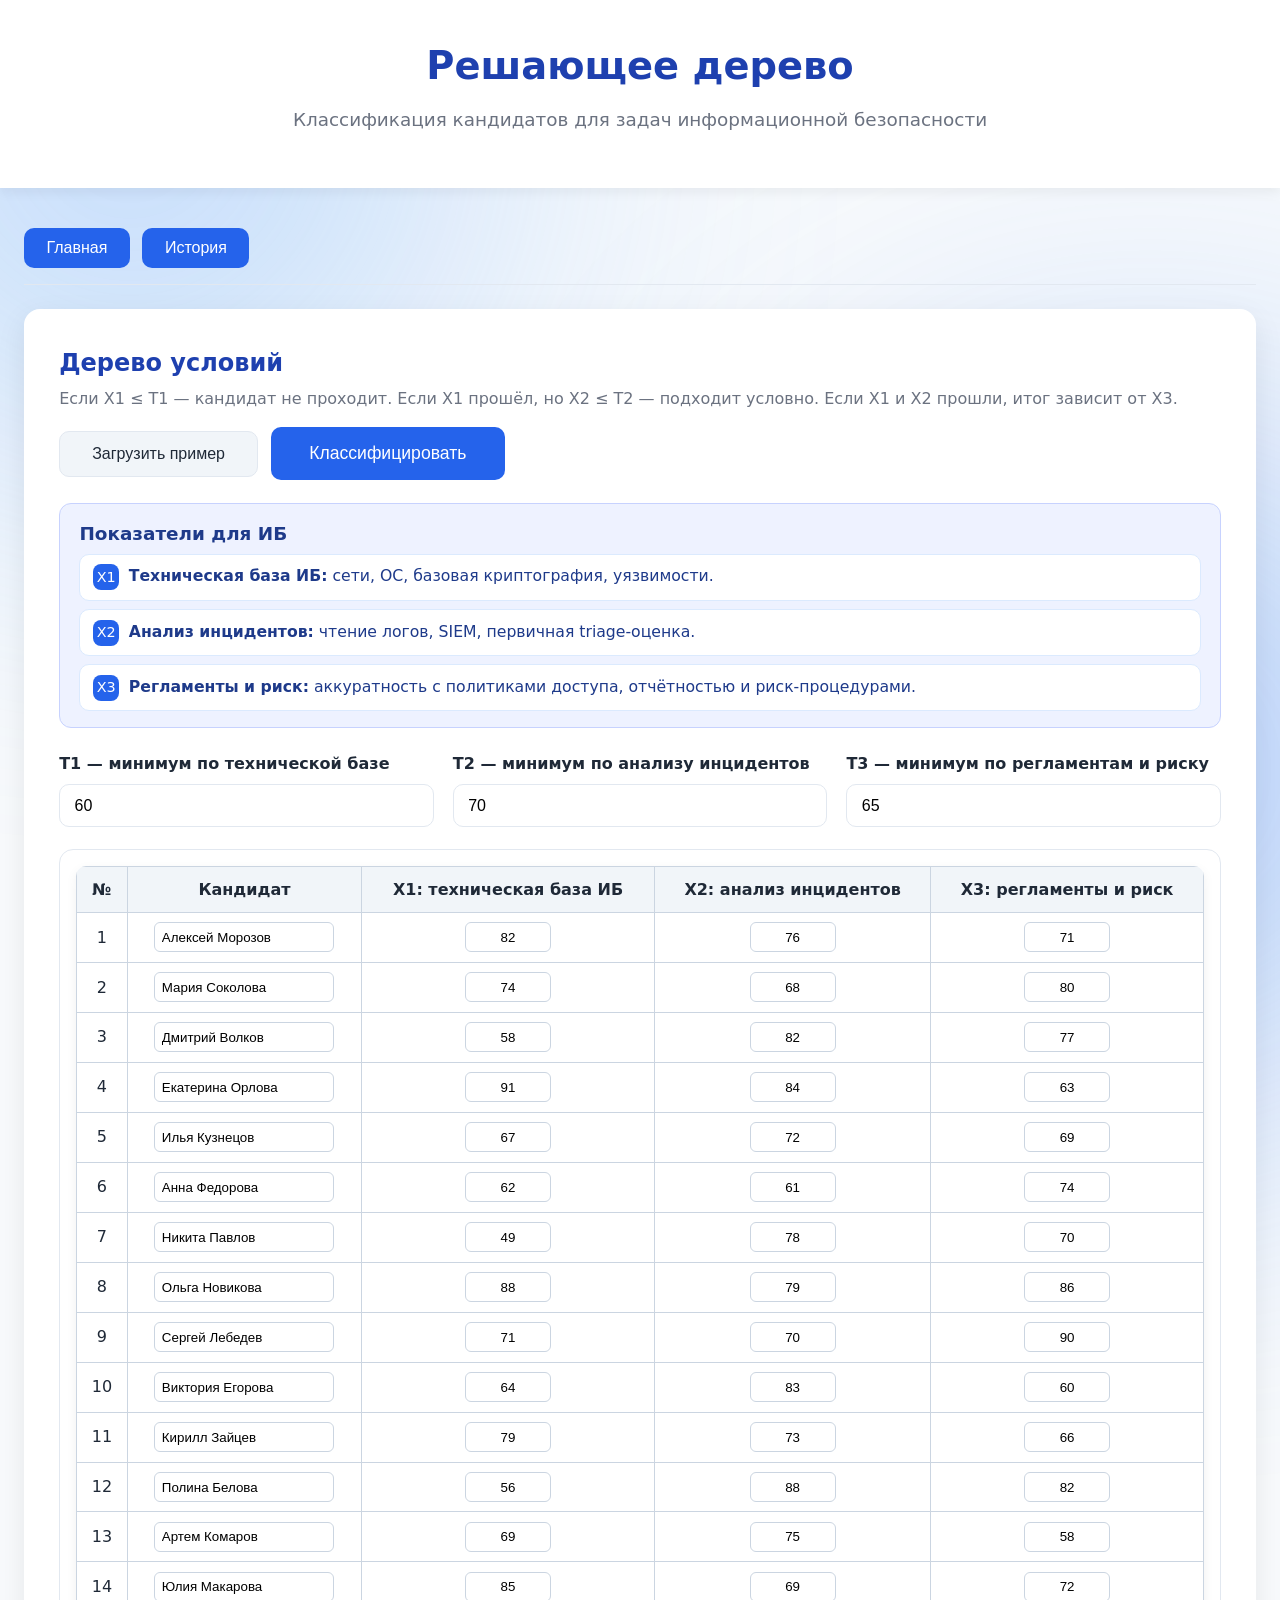
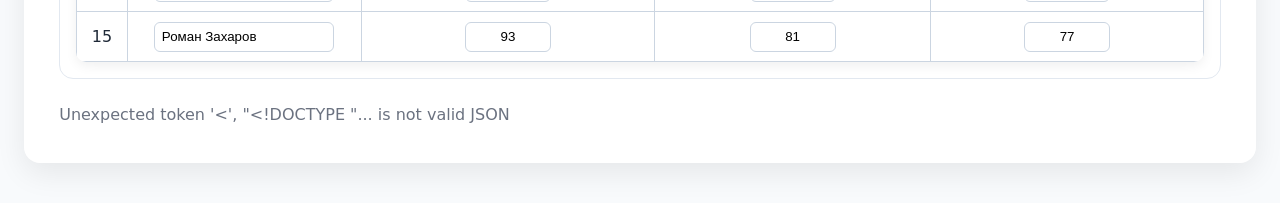
==== frontend/decision_tree.html @ c7ec7639 "Add fuzzy and decision-tree algorithms and UI Introduce two new algorithm modules (app/algorithms/fu" ====
<!DOCTYPE html>
<html lang="ru">
<head>
  <meta charset="UTF-8">
  <meta name="viewport" content="width=device-width, initial-scale=1.0">
  <title>ТПР — Решающее дерево</title>
  <link rel="stylesheet" href="css/main.css">
  <link rel="stylesheet" href="css/input.css">
  <link rel="stylesheet" href="css/game.css">
  <link rel="stylesheet" href="css/decision_tree.css">
  <link rel="stylesheet" href="css/style.css">
  <script src="js/common.js"></script>
  <script src="js/decision_tree.js" defer></script>
</head>
<body>
  <header>
    <h1>Решающее дерево</h1>
    <p class="subtitle">Классификация кандидатов для задач информационной безопасности</p>
  </header>

  <main>
    <div class="page-nav">
      <button onclick="goHome()" class="nav-btn">Главная</button>
      <button onclick="goHistory()" class="nav-btn">История</button>
    </div>

    <section class="form-inner game-card">
      <div class="game-header">
        <div>
          <h2>Дерево условий</h2>
          <p class="muted">Если X1 ≤ T1 — кандидат не проходит. Если X1 прошёл, но X2 ≤ T2 — подходит условно. Если X1 и X2 прошли, итог зависит от X3.</p>
        </div>
        <div class="game-actions">
          <button id="tree-example" class="secondary-btn">Загрузить пример</button>
          <button id="tree-submit" class="primary-btn">Классифицировать</button>
        </div>
      </div>

      <div class="description-box">
        <h3>Показатели для ИБ</h3>
        <ul class="task-list">
          <li><span class="icon">X1</span><span><strong>Техническая база ИБ:</strong> сети, ОС, базовая криптография, уязвимости.</span></li>
          <li><span class="icon">X2</span><span><strong>Анализ инцидентов:</strong> чтение логов, SIEM, первичная triage-оценка.</span></li>
          <li><span class="icon">X3</span><span><strong>Регламенты и риск:</strong> аккуратность с политиками доступа, отчётностью и риск-процедурами.</span></li>
        </ul>
      </div>

      <div class="grid three-cols">
        <div class="field">
          <label>T1 — минимум по технической базе</label>
          <input id="t1" type="number" min="0" max="100" value="60">
        </div>
        <div class="field">
          <label>T2 — минимум по анализу инцидентов</label>
          <input id="t2" type="number" min="0" max="100" value="70">
        </div>
        <div class="field">
          <label>T3 — минимум по регламентам и риску</label>
          <input id="t3" type="number" min="0" max="100" value="65">
        </div>
      </div>

      <div class="table-wrap" id="tree-input-table"></div>

      <div class="footer-actions">
        <span id="tree-status" class="status"></span>
      </div>

      <div id="tree-results" class="result-block" hidden>
        <div class="summary-grid" id="tree-summary"></div>
        <h3>Итоговая классификация</h3>
        <div class="table-wrap" id="tree-result-table"></div>
        <h3>Пошаговый вывод</h3>
        <div id="tree-steps" class="tree-steps"></div>
      </div>
    </section>
  </main>
</body>
</html>
---- frontend/css/main.css ----
@import url('https://fonts.googleapis.com/css2?family=Inter:wght@400;500;600;700&display=swap');
/* ===== Цветовая схема сайта ===== */
:root {
    --color-bg:          #f8fafc;
    --color-primary:     #2563eb;
    --color-primary-dark:#1d4ed8;
    --color-primary-darker:#1e40af;
    --color-secondary:   #10b981;
    --color-text:        #1f2937;
    --color-text-light:  #6b7280;
    --color-card:        #ffffff;
    --color-border:      #e2e8f0;
    --color-neutral:     #f1f5f9;
    --color-neutral-dark:#cbd5e1;
    --shadow-sm:         0 4px 12px rgba(0,0,0,0.06);
    --shadow-md:         0 10px 30px rgba(0,0,0,0.08);
}

* {
    box-sizing: border-box;
}

body {
    margin: 0;
    font-family: 'Inter', system-ui, -apple-system, sans-serif; /* было Roboto */
    background: var(--color-bg);
    color: var(--color-text);
    line-height: 1.6;
    position: relative;
    overflow-x: hidden;
}

/* мягкие фоновые шейпы */
body::before,
body::after {
    content: "";
    position: fixed;
    width: 700px;
    height: 700px;
    border-radius: 50%;
    z-index: -1;
    filter: blur(160px);
    opacity: 0.35;
}

body::before {
    background: #60a5fa;
    top: -220px;
    left: -220px;
}

body::after {
    background: #3b82f6;
    bottom: -220px;
    right: -220px;
}

header {
    text-align: center;
    padding: 2.2rem 1rem;
    background: var(--color-card);
    box-shadow: var(--shadow-sm);
}

h1 {
    margin: 0;
    font-size: 2.4rem;
    font-weight: 700;
    color: var(--color-primary-darker);
}

.subtitle {
    color: var(--color-text-light);
    font-size: 1.15rem;
    margin-top: 0.5rem;
}

main {
    max-width: 1400px;
    margin: 2.5rem auto;
    padding: 0 1.5rem;
}

footer {
    text-align: center;
    padding: 2rem 1rem;
    color: var(--color-text-light);
    font-size: 0.95rem;
    border-top: 1px solid var(--color-border);
}

footer #mode-display {
    cursor: pointer;
    padding: 0.2rem 0.6rem;
    border-radius: 6px;
    background: var(--color-neutral);
    transition: background 0.2s;
}

footer #mode-display:hover {
    background: var(--color-primary);
    color: white;
}

.mode-hint {
    font-size: 0.8rem;
    color: var(--color-text-light);
}

/* Навигация в шапке */
.header-nav {
    display: flex;
    justify-content: center;
    gap: 0.8rem;
    margin-top: 1rem;
}

/* Карточки методов */
/* Карточки методов — обновлённый вариант */
.methods-grid {
    display: grid;
    grid-template-columns: repeat(auto-fit, minmax(340px, 1fr));
    gap: 1.8rem;
    justify-content: center;
    max-width: 1100px;
    margin: 0 auto;
}

/* Специально для 4 карточек — делаем последнюю по центру */
.methods-grid:has(.method-card:nth-child(4):last-child) .method-card:nth-child(4) {
    grid-column: 1 / -1;           /* растягиваем на всю ширину */
    justify-self: center;          /* центрируем карточку */
    max-width: 340px;              /* возвращаем нормальную ширину карточки */
}

.method-card {
    background: var(--color-card);
    border-radius: 16px;
    padding: 2rem 1.6rem;
    box-shadow: var(--shadow-md);
    transition: all 0.25s ease;
    cursor: pointer;
    text-align: center;
}

.method-card:hover {
    transform: translateY(-6px);
    box-shadow: 0 20px 40px rgba(37,99,235,0.14);
}

.method-card h3 {
    margin: 0 0 0.6rem;
    color: var(--color-primary-darker);
    font-size: 1.4rem;
}

/* Общие элементы */
.loading {
    text-align: center;
    padding: 3rem 1rem;
    color: var(--color-text-light);
    font-size: 1.15rem;
}

.error {
    background: #fee2e2;
    color: #b91c1c;
    padding: 1.2rem;
    border-radius: 12px;
    margin: 1.5rem 0;
    text-align: center;
}

/* Навигация по страницам */
.page-nav {
    display: flex;
    justify-content: flex-start;
    align-items: center;
    gap: 0.8rem;
    max-width: 1400px;
    margin: 0 auto 1.5rem auto;
    padding-bottom: 1rem;
    border-bottom: 1px solid var(--color-border);
}

.nav-btn {
    background: var(--color-primary);
    color: white;
    border: none;
    padding: 0.7rem 1.4rem;
    border-radius: 8px;
    font-size: 1rem;
    font-weight: 500;
    cursor: pointer;
    transition: all 0.2s ease;
}

.nav-btn:hover {
    background: var(--color-primary-dark);
    transform: translateY(-1px);
}

.nav-btn:active {
    transform: translateY(0);
}

/* ===== Стили для блока задач (задача-ориентированный подход) ===== */
.task-selector {
    margin-bottom: 3.5rem;
}

.task-title {
    text-align: center;
    color: var(--color-primary-darker); /* используем ваш основной темный цвет */
    margin-bottom: 2rem;
    font-size: 1.8rem;
    font-weight: 700;
}

.task-grid {
    display: grid;
    grid-template-columns: repeat(auto-fit, minmax(300px, 1fr));
    gap: 1.8rem;
    max-width: 1100px;
    margin: 0 auto;
}

/* Стилизуем карточки задач под ваш стиль .method-card */
.task-card {
    background: var(--color-card);
    border-radius: 20px; /* чуть более скругленные, чтобы выделить */
    padding: 2.2rem 1.8rem;
    box-shadow: var(--shadow-md);
    transition: all 0.25s ease;
    cursor: pointer;
    text-align: center;
    border: 2px solid transparent; /* резерв под подсветку */
}

.task-card:hover {
    transform: translateY(-6px);
    box-shadow: 0 20px 40px rgba(37, 99, 235, 0.12);
    border-color: var(--color-primary); /* подсветка вашим синим */
}

.task-icon {
    font-size: 2.8rem;
    margin-bottom: 1.2rem;
    display: block;
}

.task-card h3 {
    margin: 0 0 0.8rem;
    color: var(--color-primary-darker);
    font-size: 1.3rem;
    font-weight: 600;
}

.task-card p {
    color: var(--color-text-light);
    font-size: 1rem;
    margin: 0;
    line-height: 1.5;
}

/* Разделитель в стиле вашего footer */
.separator {
    display: flex;
    align-items: center;
    text-align: center;
    margin: 4rem 0;
    color: var(--color-text-light);
    font-size: 0.95rem;
}

.separator::before,
.separator::after {
    content: '';
    flex: 1;
    border-bottom: 1px solid var(--color-border);
}

.separator span {
    padding: 0 1.5rem;
}

/* Эффект подсветки для методов */
.method-highlight {
    border: 2px solid var(--color-primary) !important;
    box-shadow: 0 0 20px rgba(37, 99, 235, 0.2) !important;
    transform: scale(1.03);
}

/* Добавьте в main.css */
.task-wizard-card {
    background: var(--color-card);
    padding: 2.5rem;
    border-radius: 16px;
    box-shadow: var(--shadow-md);
    max-width: 800px;
    margin: 0 auto 3rem;
}

.wizard-step {
    margin-bottom: 2rem;
}

.wizard-input {
    width: 100%;
    padding: 1rem;
    border: 1px solid var(--color-border);
    border-radius: 8px;
    margin-top: 0.5rem;
    font-family: inherit;
    resize: vertical;
}

.check-grid {
    display: grid;
    grid-template-columns: 1fr 1fr;
    gap: 1rem;
    margin-top: 1rem;
}

.check-item {
    display: flex;
    align-items: center;
    gap: 0.8rem;
    padding: 0.8rem;
    background: var(--color-neutral);
    border-radius: 8px;
    cursor: pointer;
    transition: 0.2s;
}

.check-item:hover {
    background: var(--color-neutral-dark);
}

.check-item input {
    width: 18px;
    height: 18px;
}

/* Состояние обычного чекбокса */
.check-item {
    display: flex;
    align-items: center;
    gap: 0.8rem;
    padding: 1rem;
    background: var(--color-card);
    border: 2px solid var(--color-border);
    border-radius: 12px;
    cursor: pointer;
    transition: all 0.2s ease;
    user-select: none; /* чтобы текст не выделялся случайно */
}

/* Эффект при наведении на активный пункт */
.check-item:hover:not(.disabled) {
    border-color: var(--color-primary);
    background: var(--color-neutral);
    transform: translateY(-2px);
}

/* !!! СТИЛИ ДЛЯ ЗАБЛОКИРОВАННОГО СОСТОЯНИЯ !!! */
.check-item.disabled {
    opacity: 0.5;                /* делаем полупрозрачным */
    background: #f1f5f9;         /* более тусклый фон */
    border-color: #e2e8f0;       /* бледная граница */
    cursor: not-allowed;         /* курсор "запрещено" */
    filter: grayscale(1);        /* убираем насыщенность цветов */
}

.check-item.disabled span {
    color: var(--color-text-light);
    text-decoration: line-through; /* перечеркиваем текст для ясности */
}

/* Стилизация самого квадратика чекбокса при блокировке */
.check-item input:disabled {
    cursor: not-allowed;
    accent-color: var(--color-neutral-dark);
}
---- frontend/css/input.css ----
.form-inner {
    background: var(--color-card);
    border-radius: 16px;
    padding: 2.2rem;
    box-shadow: var(--shadow-md);
    max-width: 100%;
}

.data-table {
    width: 100%;
    max-width: 100%;
    border-collapse: collapse;
    margin: 1.5rem 0 2.5rem;
}

.data-table th,
.data-table td {
    border: 1px solid var(--color-border);
    padding: 0.9rem 1.2rem;
    text-align: center;
    vertical-align: middle;
}

.data-table th {
    background: var(--color-neutral);
    font-weight: 600;
    font-size: 1.05rem;
}

.data-table input {
    width: 100%;
    padding: 0.7rem;
    border: 1px solid var(--color-neutral-dark);
    border-radius: 8px;
    font-size: 1.05rem;
}

.primary-btn {
    background: var(--color-primary);
    color: white;
    border: none;
    padding: 1rem 2.4rem;
    border-radius: 10px;
    font-size: 1.1rem;
    font-weight: 500;
    cursor: pointer;
    transition: all 0.2s ease;
}

.primary-btn:hover {
    background: var(--color-primary-dark);
    transform: translateY(-2px);
}

.primary-btn:active {
    transform: translateY(0);
}

/* ────────────────────────────────────────────────
   Центрированный блок настроек (количество критериев/альтернатив)
───────────────────────────────────────────────── */

.setup-centered {
    display: flex;
    flex-direction: column;
    align-items: center;
    gap: 1.2rem;
}

.setup-row {
    display: flex;
    align-items: center;
    justify-content: center;
    flex-wrap: wrap;
    gap: 0.5rem 0.8rem;
}

.setup-buttons {
    display: flex;
    flex-direction: column;
    align-items: center;
    gap: 0.7rem;
}

.secondary-btn {
    background: var(--color-neutral);
    color: var(--color-text);
    border: 1px solid var(--color-border);
    padding: 0.8rem 2rem;
    border-radius: 10px;
    font-size: 1rem;
    font-weight: 500;
    cursor: pointer;
    transition: all 0.2s ease;
}

.secondary-btn:hover {
    background: var(--color-neutral-dark);
    transform: translateY(-1px);
}

.secondary-btn:active {
    transform: translateY(0);
}

/* FAQ toggle icon and modal */
.method-header {
    display: flex;
    align-items: center;
    justify-content: space-between;
    gap: 0.75rem;
    margin-bottom: 0.75rem;
}

.method-header h3 {
    margin: 0;
}

.faq-toggle {
    width: 34px;
    height: 34px;
    border-radius: 8px;
    border: 1px solid #cbd5e1;
    background: linear-gradient(145deg, #ffffff, #e2e8f0);
    color: #1e3a8a;
    font-weight: 700;
    font-size: 1.05rem;
    cursor: pointer;
    display: inline-flex;
    align-items: center;
    justify-content: center;
    box-shadow: 0 6px 14px rgba(30, 64, 175, 0.15);
    transition: transform 0.2s ease, box-shadow 0.2s ease, border-color 0.2s ease;
}

.faq-toggle:hover {
    border-color: #93c5fd;
    box-shadow: 0 8px 18px rgba(30, 64, 175, 0.22);
    transform: translateY(-2px);
}

.faq-toggle:active {
    transform: translateY(0);
    box-shadow: 0 4px 10px rgba(30, 64, 175, 0.18);
}

.faq-modal[hidden] {
    display: none;
}

.faq-modal {
    position: fixed;
    inset: 0;
    z-index: 1100;
    display: flex;
    align-items: center;
    justify-content: center;
}

.faq-modal-backdrop {
    position: absolute;
    inset: 0;
    background: rgba(15, 23, 42, 0.55);
}

.faq-modal-dialog {
    position: relative;
    z-index: 1;
    width: min(680px, 92vw);
    max-height: 80vh;
    overflow: auto;
    background: #ffffff;
    border-radius: 14px;
    padding: 1.4rem 1.6rem 1.6rem;
    box-shadow: 0 24px 60px rgba(15, 23, 42, 0.25);
}

.faq-modal-header {
    display: flex;
    align-items: center;
    justify-content: space-between;
    gap: 1rem;
    margin-bottom: 0.75rem;
}

.faq-modal-header h4 {
    margin: 0;
    color: var(--color-primary-darker);
}

.faq-modal-close {
    border: none;
    background: #f1f5f9;
    color: #334155;
    width: 32px;
    height: 32px;
    border-radius: 8px;
    font-size: 1.2rem;
    cursor: pointer;
    display: inline-flex;
    align-items: center;
    justify-content: center;
    transition: background 0.2s ease, color 0.2s ease;
}

.faq-modal-close:hover {
    background: #e2e8f0;
    color: #1e293b;
}

.faq-placeholder {
    border: 1px dashed #cbd5e1;
    border-radius: 10px;
    padding: 0.75rem 0.9rem;
    color: #64748b;
    background: #f8fafc;
    margin: 0.2rem 0 1rem;
}

.faq-list {
    margin: 0;
    padding-left: 1.2rem;
    color: var(--color-text);
    line-height: 1.55;
}

.faq-list li {
    margin-bottom: 0.6rem;
}

.faq-list li strong {
    color: var(--color-primary-darker);
}

.ahp-matrix-table {
    border-collapse: collapse;
    margin: 0 auto;
    font-size: 0.92rem;               /* чуть меньше для плотности */
    width: auto;
    table-layout: auto;
    min-width: 0;
}

.ahp-matrix-table th,
.ahp-matrix-table td {
    border: 1px solid var(--color-border);
    padding: 0.45rem 0.65rem;        /* сильно уменьшили padding */
    text-align: center;
    min-width: 62px;                 /* ключевое: 62–65 px → 9×9 ≈ 620–680 px + заголовок */
    max-width: 130px;
}

.ahp-matrix-table th {
    background: var(--color-neutral);
    font-weight: 600;
    font-size: 0.98rem;
    white-space: nowrap;
    overflow: hidden;
    text-overflow: ellipsis;
    max-width: 140px;
}

.ahp-cell {
    width: 62px;
    min-width: 62px;
    padding: 0.35rem 0.4rem;
    text-align: center;
    border: 1px solid var(--color-neutral-dark);
    border-radius: 5px;
    background: white;
    font-size: 0.92rem;
}

.ahp-cell.diagonal {
    background: #e2e8f0;
    font-weight: bold;
    cursor: not-allowed;
    width: 62px;
}

.ahp-cell.mirrored,
.mirror {
    background: #ffdde0;
    color: #4b5563;
    font-weight: 500;
    width: 62px;
}

/* Скролл только когда действительно нужно */
.table-wrapper {
    overflow-x: auto;
    overflow-y: hidden;
    margin: 1rem auto 2.5rem auto;
    max-width: 100%;
    padding-bottom: 0.5rem;
}

/* Тонкий скроллбар */
.table-wrapper::-webkit-scrollbar {
    height: 7px;
}
.table-wrapper::-webkit-scrollbar-track {
    background: #f1f5f9;
}
.table-wrapper::-webkit-scrollbar-thumb {
    background: #9ca3af;
    border-radius: 4px;
}

/* ────────────────────────────────────────────────
   Красивые карточки для ввода названий
───────────────────────────────────────────────── */

.names-grid {
    display: grid;
    grid-template-columns: repeat(auto-fill, minmax(260px, 1fr));
    gap: 1.25rem 1.5rem;
    margin: 1rem 0 2.5rem 0;
}

.name-card {
    background: var(--color-card);
    border: 1px solid var(--color-border);
    border-radius: 10px;
    padding: 1.1rem 1.3rem;
    box-shadow: 0 2px 8px rgba(0,0,0,0.05);
    transition: all 0.18s ease;
}

.name-card:hover {
    box-shadow: 0 5px 15px rgba(37, 99, 235, 0.12);
    transform: translateY(-2px);
}

.name-card label {
    display: block;
    font-weight: 600;
    font-size: 1.05rem;
    margin-bottom: 0.65rem;
    color: var(--color-primary-darker);
}

.name-card input {
    width: 100%;
    padding: 0.7rem 0.9rem;
    border: 1px solid #cbd5e1;
    border-radius: 6px;
    font-size: 1.03rem;
    background: #ffffff;
    transition: border-color 0.2s, box-shadow 0.2s;
}

.name-card input:focus {
    outline: none;
    border-color: var(--color-primary);
    box-shadow: 0 0 0 3px rgba(37,99,235,0.12);
}

/* Адаптивность для маленьких экранов */
@media (max-width: 720px) {
    .names-grid {
        grid-template-columns: 1fr;
        gap: 1rem;
    }

    .name-card {
        padding: 1rem;
    }
}

/* Заголовки секций AHP */
#criteria-matrix-section h4,
#alt-matrices-section h4 {
    font-size: 1.35rem; /* было ~1.2rem или меньше */
    font-weight: 600;
    color: var(--color-primary-darker);
    margin: 2.5rem 0 1.3rem 0;
    line-height: 1.4;
}

#alt-matrices h5 {
    font-size: 1.25rem; /* было ~1rem */
    font-weight: 600;
    color: var(--color-primary-darker);
    margin: 2.2rem 0 1rem 0;
    line-height: 1.4;
}

/* Дополнительно — чтобы все h4, h5 были чуть крупнее */
h4 {
    font-size: 1.35rem;
    font-weight: 600;
}

h5 {
    font-size: 1.25rem;
    font-weight: 600;
}

.data-table th, .data-table td {
    padding: 0.8rem;
    text-align: center;
    border: 1px solid #e2e8f0;
}

.data-table input {
    width: 100%;
    padding: 0.5rem;
    border: none;
}

.data-table select {
    width: 100%;
    padding: 0.5rem;
}

.crit-limit:disabled {
    border: 2px solid #ef4444 !important;
    background: #ffebee !important;
    color: #991b1b;
}

input[type="number"] {
    -moz-appearance: textfield;  // Firefox
}

input[type="number"]::-webkit-inner-spin-button,
input[type="number"]::-webkit-outer-spin-button {
    -webkit-appearance: none;
    margin: 0;  // Chrome, Safari, Edge
}

/* в input.css */
h4.section-title {
    margin-top: 2.5rem;
    text-align: center; /* если нужно центрировать */
}

h5.section-title {
    margin-top: 2.5rem;
    text-align: center; /* если нужно центрировать */
}

.pair-game-table {
    border-collapse: collapse;
    margin: 1.5rem auto;
    font-size: 1.05rem;
}

.pair-game-table th,
.pair-game-table td {
    border: 1px solid var(--color-border);
    padding: 0.8rem 1rem;
    text-align: center;
}

.pair-game-table th {
    background: var(--color-neutral);
    font-weight: 600;
}

.pair-cell {
    width: 85px;
    text-align: center;
    padding: 0.6rem;
    border: 1px solid #cbd5e1;
    border-radius: 6px;
    font-size: 1.05rem;
}

.pair-cell:focus {
    border-color: var(--color-primary);
    outline: none;
    box-shadow: 0 0 0 3px rgba(37,99,235,0.15);
}

.criterion-item {
    display: flex;
    flex-direction: column;
    padding: 1rem 1.2rem;
    background: white;
    border: 1px solid var(--color-border);
    border-radius: 10px;
    cursor: pointer;
    transition: all 0.2s;
}

.criterion-item:hover {
    border-color: var(--color-primary);
    box-shadow: 0 4px 12px rgba(37,99,235,0.08);
}

.criterion-item input[type="checkbox"] {
    margin-right: 10px;
    transform: scale(1.2);
}

.criterion-item strong {
    color: var(--color-primary-darker);
    margin-bottom: 6px;
}

.fuzzy-grid {
    display: grid;
    grid-template-columns: repeat(auto-fit, minmax(220px, 1fr));
    gap: 1rem;
    margin: 1.5rem 0 2rem;
}

.fuzzy-terms {
    display: grid;
    gap: 1.2rem;
}

.fuzzy-term-card {
    border: 1px solid var(--color-border);
    border-radius: 10px;
    padding: 1rem;
    background: #ffffff;
}

.fuzzy-term-head {
    display: grid;
    grid-template-columns: repeat(auto-fit, minmax(220px, 1fr));
    gap: 1rem;
}

.fuzzy-term-card select {
    width: 100%;
    padding: 0.7rem 0.9rem;
    border: 1px solid #cbd5e1;
    border-radius: 6px;
    background: #ffffff;
    font-size: 1.03rem;
}

.fuzzy-points {
    display: grid;
    grid-template-columns: repeat(auto-fit, minmax(120px, 1fr));
    gap: 0.8rem;
    margin-top: 1rem;
}

.fuzzy-points label {
    display: flex;
    align-items: center;
    gap: 0.5rem;
    background: #f8fafc;
    border: 1px solid #e2e8f0;
    border-radius: 8px;
    padding: 0.65rem;
}

.fuzzy-points span {
    font-weight: 700;
    color: var(--color-primary-darker);
    min-width: 1.2rem;
}

.fuzzy-points input {
    width: 100%;
    border: 1px solid #cbd5e1;
    border-radius: 6px;
    padding: 0.55rem;
}
---- frontend/css/game.css ----
/* game.css — стили для страниц теории игр */

.game-card {
    display: flex;
    flex-direction: column;
    gap: 1.4rem;
}

.game-header {
    display: flex;
    justify-content: space-between;
    align-items: flex-start;
    gap: 1rem;
    flex-wrap: wrap;
}

.game-header h2 {
    margin: 0 0 0.2rem;
    color: var(--color-primary-darker);
}

.muted {
    color: var(--color-text-light);
    margin: 0;
}

.game-actions {
    display: flex;
    gap: 0.8rem;
    align-items: center;
}

.grid {
    display: grid;
    gap: 1.2rem;
}

.two-cols {
    grid-template-columns: repeat(auto-fit, minmax(240px, 1fr));
}

.field label {
    display: block;
    font-weight: 600;
    margin-bottom: 0.5rem;
}

.field input,
.select-input {
    width: 100%;
    padding: 0.7rem 0.9rem;
    border-radius: 10px;
    border: 1px solid var(--color-border);
    background: #fff;
    font-size: 1rem;
}

.inline-inputs {
    display: flex;
    gap: 0.6rem;
    flex-wrap: wrap;
}

.inline-inputs input {
    width: 90px;
}

.note {
    background: var(--color-neutral);
    padding: 0.7rem 0.9rem;
    border-radius: 10px;
    color: var(--color-text-light);
    font-size: 0.95rem;
}

.description-box {
    background: #eef2ff;
    border: 1px solid #c7d2fe;
    border-radius: 12px;
    padding: 1rem 1.2rem;
    color: #1e3a8a;
    font-size: 0.98rem;
    line-height: 1.5;
}

.description-box h3 {
    margin: 0 0 0.4rem;
    font-size: 1.15rem;
}

.description-box h4 {
    margin: 0.9rem 0 0.4rem;
    font-size: 1.02rem;
}

.task-list {
    list-style: none;
    padding: 0;
    margin: 0;
    display: grid;
    gap: 0.5rem;
}

.task-list li {
    display: flex;
    align-items: flex-start;
    gap: 0.6rem;
    background: #ffffff;
    border-radius: 10px;
    padding: 0.6rem 0.8rem;
    border: 1px solid #dbeafe;
}

.task-list .icon {
    width: 26px;
    height: 26px;
    border-radius: 8px;
    background: #2563eb;
    color: #ffffff;
    display: inline-flex;
    align-items: center;
    justify-content: center;
    font-size: 0.9rem;
    flex: 0 0 auto;
}

.toolbar {
    display: flex;
    justify-content: space-between;
    align-items: center;
    flex-wrap: wrap;
    gap: 1rem;
}

.toolbar-group {
    display: flex;
    gap: 0.7rem;
    flex-wrap: wrap;
}

.checkbox {
    display: inline-flex;
    align-items: center;
    gap: 0.5rem;
    font-weight: 600;
    color: var(--color-text);
}

.table-wrap {
    overflow-x: auto;
    background: var(--color-card);
    border-radius: 14px;
    border: 1px solid var(--color-border);
    padding: 1rem;
}

.game-table {
    width: 100%;
    border-collapse: collapse;
    min-width: 520px;
}

.game-table th,
.game-table td {
    border: 1px solid var(--color-border);
    padding: 0.7rem;
    text-align: center;
}

.game-table th {
    background: var(--color-neutral);
    font-weight: 600;
}

.game-table input {
    width: 100%;
    border: 1px solid var(--color-neutral-dark);
    border-radius: 8px;
    padding: 0.5rem;
    font-size: 0.95rem;
    text-align: center;
}

.footer-actions {
    display: flex;
    align-items: center;
    gap: 1rem;
}

.status {
    color: var(--color-text-light);
    font-weight: 500;
}
---- frontend/css/decision_tree.css ----
.three-cols {
    grid-template-columns: repeat(auto-fit, minmax(250px, 1fr));
}

.result-block {
    display: grid;
    gap: 1.2rem;
    margin-top: 1rem;
}

.result-block[hidden] {
    display: none;
}

.summary-grid {
    display: grid;
    grid-template-columns: repeat(auto-fit, minmax(180px, 1fr));
    gap: 0.8rem;
}

.summary-card {
    border: 1px solid var(--color-border);
    border-radius: 8px;
    background: #ffffff;
    padding: 0.85rem 1rem;
}

.summary-card strong {
    display: block;
    color: var(--color-primary-darker);
}

.tree-table {
    width: 100%;
    border-collapse: collapse;
    min-width: 820px;
}

.tree-table th,
.tree-table td {
    border: 1px solid #cbd5e1;
    padding: 0.6rem 0.7rem;
    text-align: center;
}

.tree-table th {
    background: var(--color-neutral);
    font-weight: 700;
}

.tree-table input {
    width: 86px;
    border: 1px solid var(--color-neutral-dark);
    border-radius: 6px;
    padding: 0.4rem;
    text-align: center;
}

.tree-table .name-input {
    width: 180px;
    text-align: left;
}

.verdict {
    display: inline-flex;
    align-items: center;
    justify-content: center;
    min-width: 138px;
    border-radius: 8px;
    padding: 0.35rem 0.55rem;
    font-weight: 700;
}

.verdict.ok {
    background: #dcfce7;
    color: #166534;
}

.verdict.conditional {
    background: #fef3c7;
    color: #92400e;
}

.verdict.no {
    background: #fee2e2;
    color: #991b1b;
}

.tree-steps {
    display: grid;
    gap: 0.8rem;
}

.tree-step {
    border: 1px solid var(--color-border);
    border-radius: 8px;
    background: #ffffff;
    padding: 0.8rem 1rem;
}

.tree-step summary {
    cursor: pointer;
    font-weight: 700;
    color: var(--color-primary-darker);
}

.tree-step ol {
    margin: 0.7rem 0 0;
    padding-left: 1.4rem;
}

.tree-step li {
    margin-bottom: 0.35rem;
}
---- frontend/css/style.css ----
/* style.css — теперь содержит только очень специфические переопределения, если они нужны */

body {
    font-family: 'Roboto', system-ui, -apple-system, sans-serif;
}

/* Убираем розовые градиенты и анимации подъёма */
.form-wrapper:hover,
.report-box:hover {
    transform: none;
}

/* Кнопки унифицированы в main.css и input.css — здесь только запасной вариант */
button, .primary-btn, .nav-btn {
    border-radius: 10px;
    transition: all 0.2s ease;
}

/* Таблицы */
table {
    border-radius: 10px;
    overflow: hidden;
    box-shadow: var(--shadow-sm);
}

th {
    background: var(--color-neutral);
}

/* Убираем аниме-остатки */
#algorithm-title,
#report-title h1 {
    background: #3b82f6; /* Чуть светлее синий для контраста */
    color: #ffffff; /* Ярко-белый текст */
    padding: 1.5rem 2rem; /* Больше отступов */
    border-radius: 12px;
    margin: 2rem auto;
    max-width: 1100px;
    box-shadow: var(--shadow-sm);
    font-size: 2.1rem;
    font-weight: 700;
    text-align: center;
}
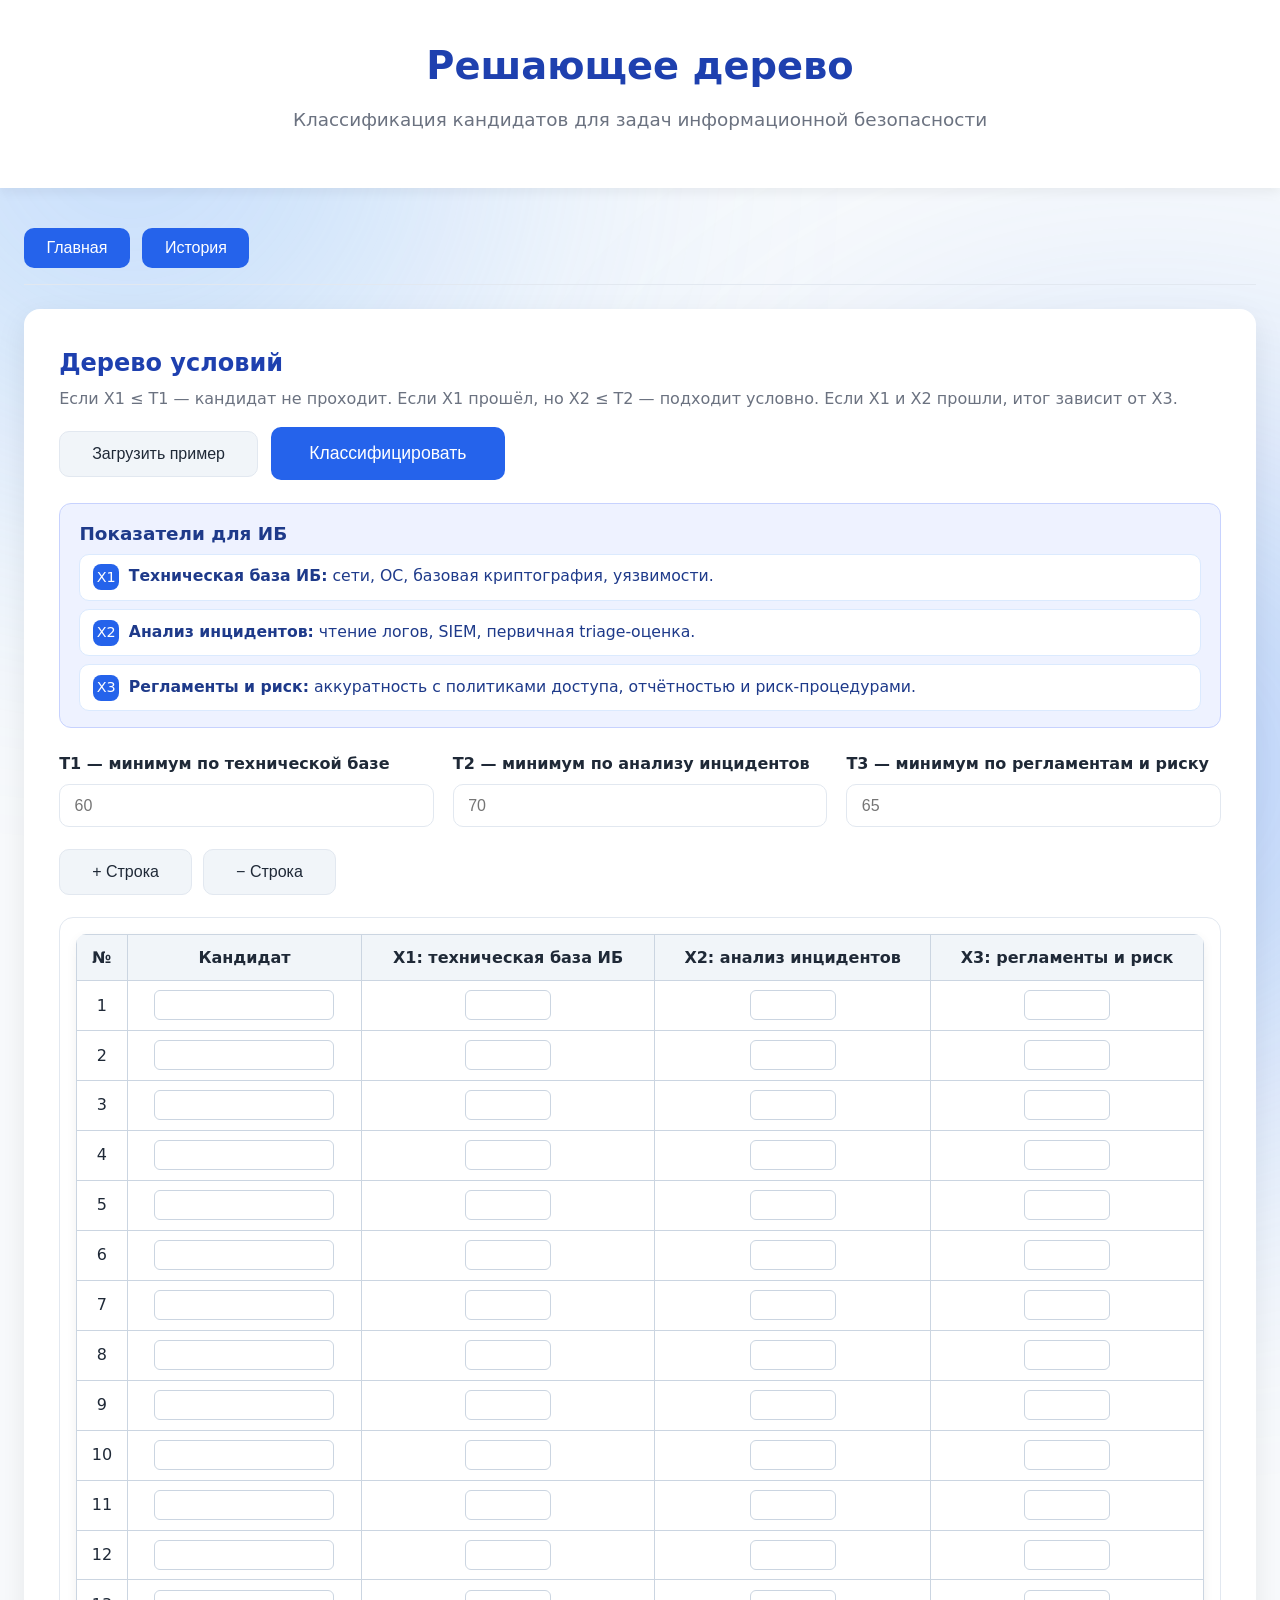
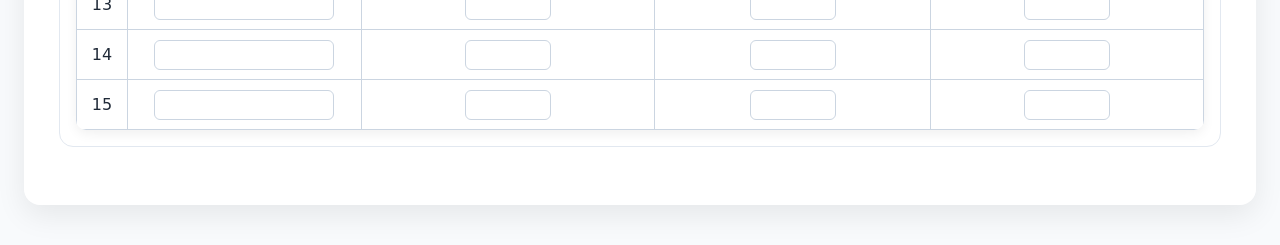
==== commit 8758c897: "Make fuzzy terms editable; add tree row controls Replace select dropdowns for fuzzy terms with text " ====
--- a/frontend/decision_tree.html
+++ b/frontend/decision_tree.html
@@ -48,15 +48,22 @@
       <div class="grid three-cols">
         <div class="field">
           <label>T1 — минимум по технической базе</label>
-          <input id="t1" type="number" min="0" max="100" value="60">
+          <input id="t1" type="number" min="0" max="100" placeholder="60">
         </div>
         <div class="field">
           <label>T2 — минимум по анализу инцидентов</label>
-          <input id="t2" type="number" min="0" max="100" value="70">
+          <input id="t2" type="number" min="0" max="100" placeholder="70">
         </div>
         <div class="field">
           <label>T3 — минимум по регламентам и риску</label>
-          <input id="t3" type="number" min="0" max="100" value="65">
+          <input id="t3" type="number" min="0" max="100" placeholder="65">
+        </div>
+      </div>
+
+      <div class="toolbar">
+        <div class="toolbar-group">
+          <button id="add-tree-row" class="secondary-btn">+ Строка</button>
+          <button id="remove-tree-row" class="secondary-btn">− Строка</button>
         </div>
       </div>
 
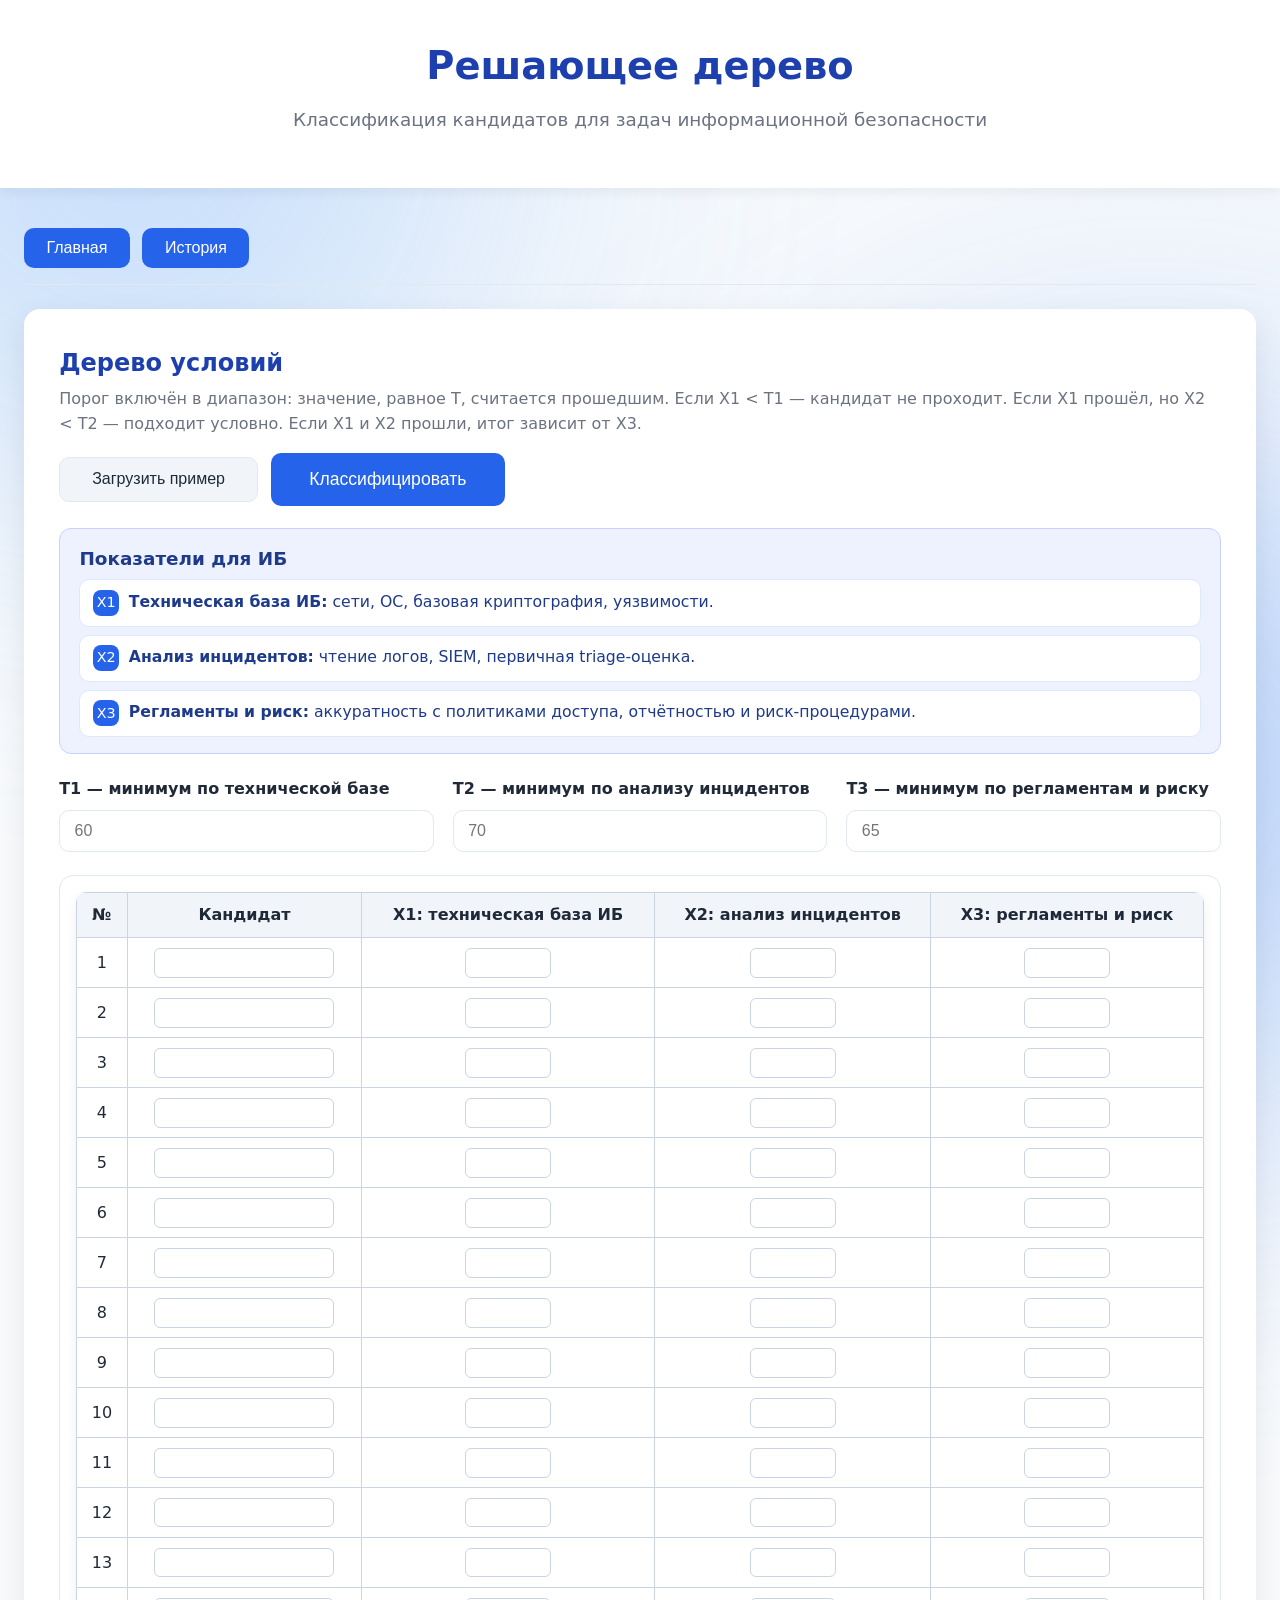
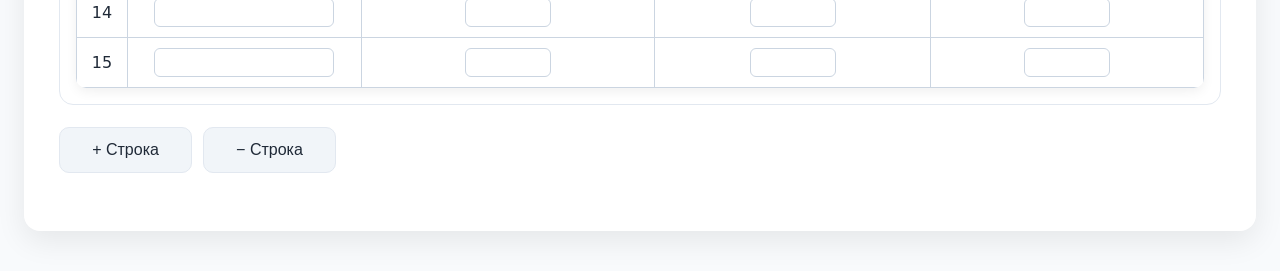
==== commit 5892a122: "Make thresholds inclusive and allow 1 specialty Treat decision-tree thresholds as inclusive (use >=)" ====
--- a/frontend/decision_tree.html
+++ b/frontend/decision_tree.html
@@ -28,7 +28,7 @@
       <div class="game-header">
         <div>
           <h2>Дерево условий</h2>
-          <p class="muted">Если X1 ≤ T1 — кандидат не проходит. Если X1 прошёл, но X2 ≤ T2 — подходит условно. Если X1 и X2 прошли, итог зависит от X3.</p>
+          <p class="muted">Порог включён в диапазон: значение, равное T, считается прошедшим. Если X1 &lt; T1 — кандидат не проходит. Если X1 прошёл, но X2 &lt; T2 — подходит условно. Если X1 и X2 прошли, итог зависит от X3.</p>
         </div>
         <div class="game-actions">
           <button id="tree-example" class="secondary-btn">Загрузить пример</button>
@@ -60,14 +60,14 @@
         </div>
       </div>
 
+      <div class="table-wrap" id="tree-input-table"></div>
+
       <div class="toolbar">
         <div class="toolbar-group">
           <button id="add-tree-row" class="secondary-btn">+ Строка</button>
           <button id="remove-tree-row" class="secondary-btn">− Строка</button>
         </div>
       </div>
-
-      <div class="table-wrap" id="tree-input-table"></div>
 
       <div class="footer-actions">
         <span id="tree-status" class="status"></span>
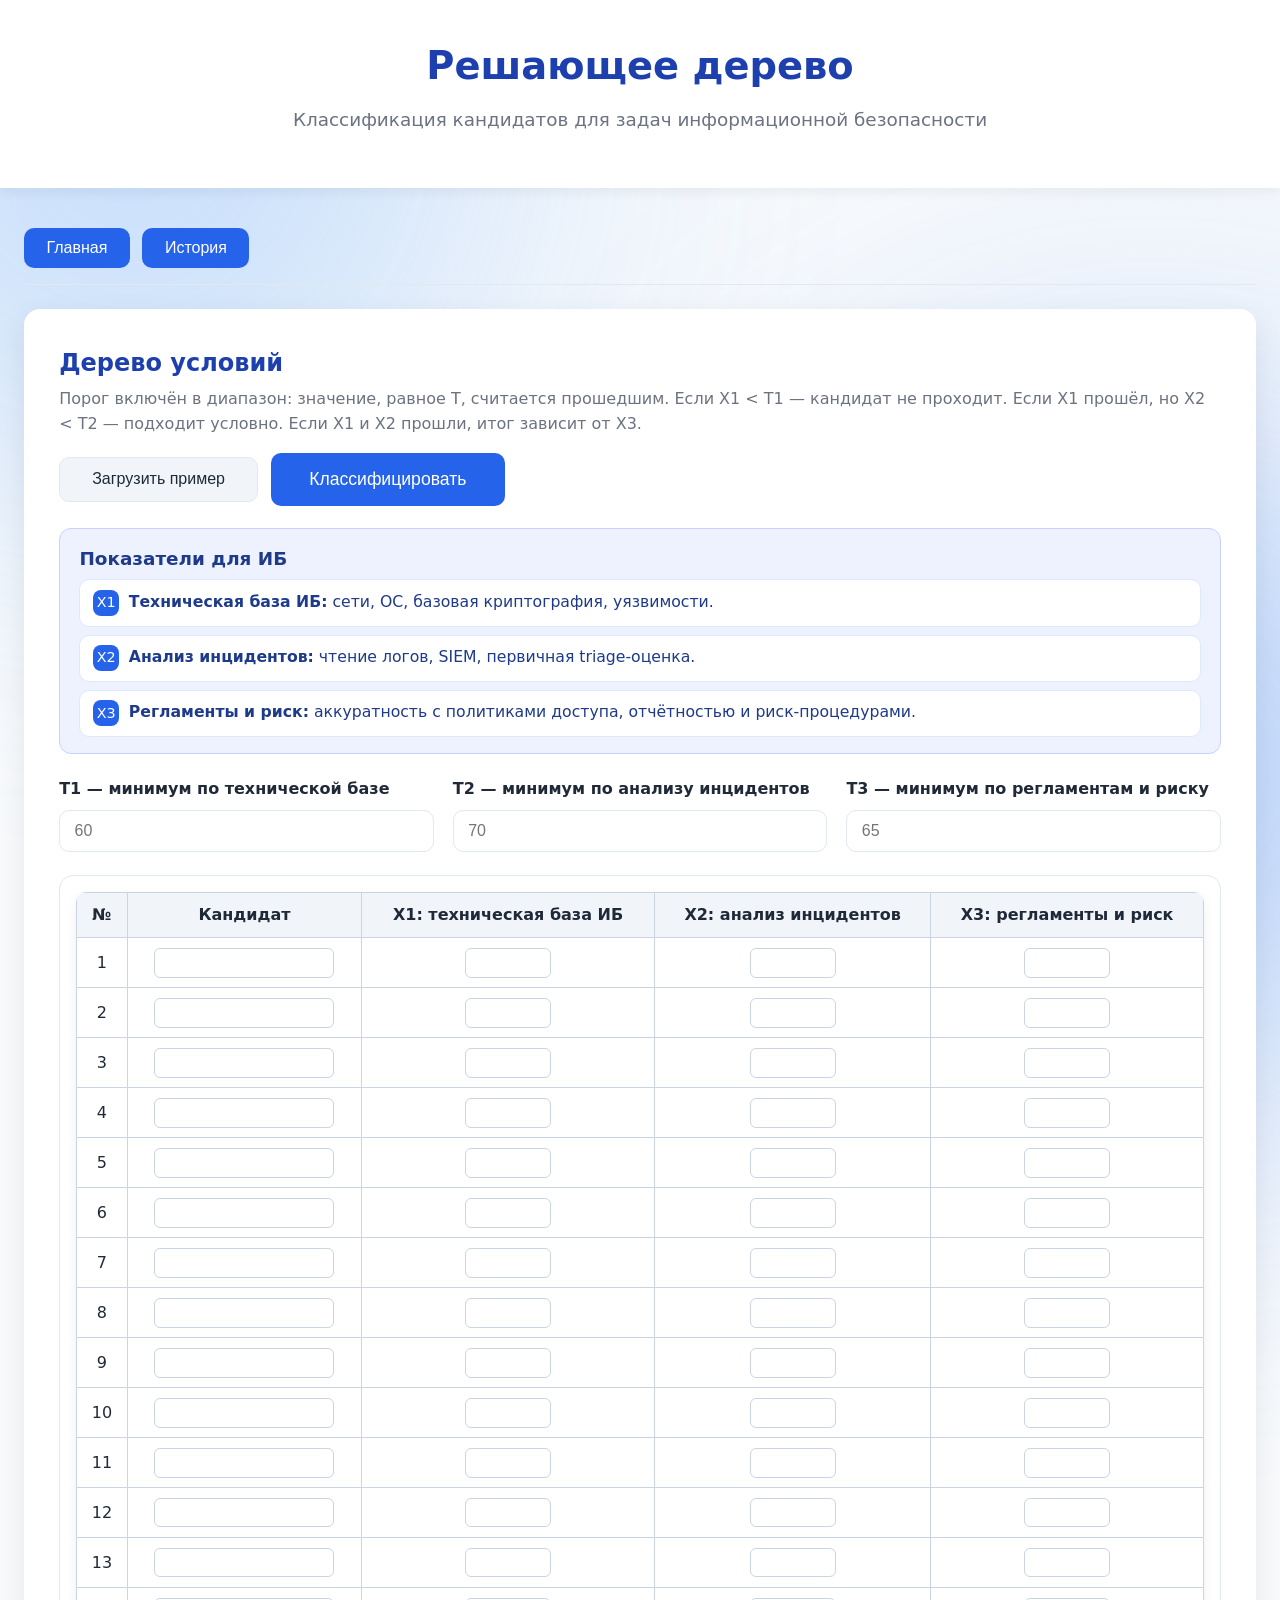
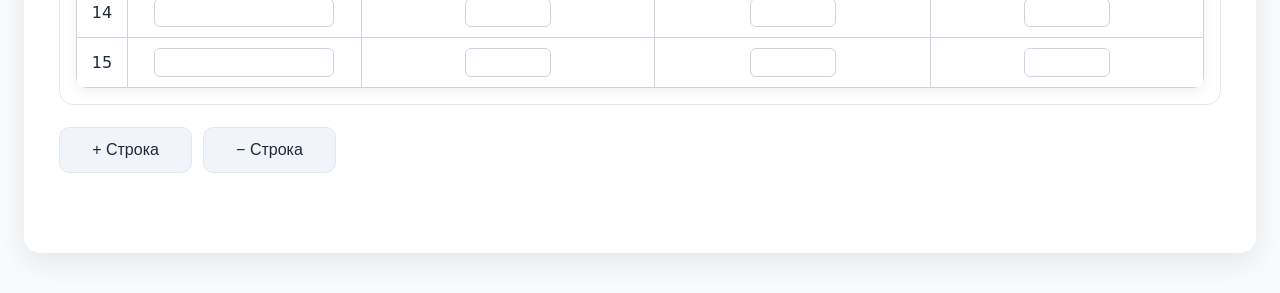
==== commit d15dbf94: "Add ID3 algorithm, fuzzy recommendations and docs Introduce a new ID3 decision tree module with buil" ====
--- a/frontend/decision_tree.html
+++ b/frontend/decision_tree.html
@@ -72,6 +72,7 @@
       <div class="footer-actions">
         <span id="tree-status" class="status"></span>
       </div>
+      <div id="tree-report-actions" class="report-actions-inline"></div>
 
       <div id="tree-results" class="result-block" hidden>
         <div class="summary-grid" id="tree-summary"></div>
--- a/frontend/css/main.css
+++ b/frontend/css/main.css
@@ -291,6 +291,11 @@
     transform: scale(1.03);
 }
 
+.method-card-recommended {
+    border: 2px solid var(--color-primary) !important;
+    box-shadow: 0 14px 30px rgba(37, 99, 235, 0.16) !important;
+}
+
 /* Добавьте в main.css */
 .task-wizard-card {
     background: var(--color-card);
@@ -313,6 +318,30 @@
     margin-top: 0.5rem;
     font-family: inherit;
     resize: vertical;
+}
+
+.keyword-recommendation {
+    display: grid;
+    gap: 0.35rem;
+    margin-top: 0.75rem;
+    padding: 0.9rem 1rem;
+    border: 1px solid rgba(37, 99, 235, 0.28);
+    border-radius: 8px;
+    background: #eff6ff;
+    color: var(--color-text);
+}
+
+.keyword-recommendation.hidden {
+    display: none;
+}
+
+.keyword-recommendation strong {
+    color: var(--color-primary-darker);
+}
+
+.keyword-recommendation span,
+.keyword-recommendation small {
+    color: var(--color-text-light);
 }
 
 .check-grid {
--- a/frontend/css/decision_tree.css
+++ b/frontend/css/decision_tree.css
@@ -112,3 +112,22 @@
 .tree-step li {
     margin-bottom: 0.35rem;
 }
+
+.report-actions-inline {
+    display: flex;
+    gap: 0.7rem;
+    flex-wrap: wrap;
+}
+
+.report-actions-inline a {
+    display: inline-flex;
+    align-items: center;
+    justify-content: center;
+    border: 1px solid var(--color-border);
+    border-radius: 8px;
+    background: var(--color-neutral);
+    color: var(--color-text);
+    padding: 0.55rem 0.85rem;
+    text-decoration: none;
+    font-weight: 600;
+}
